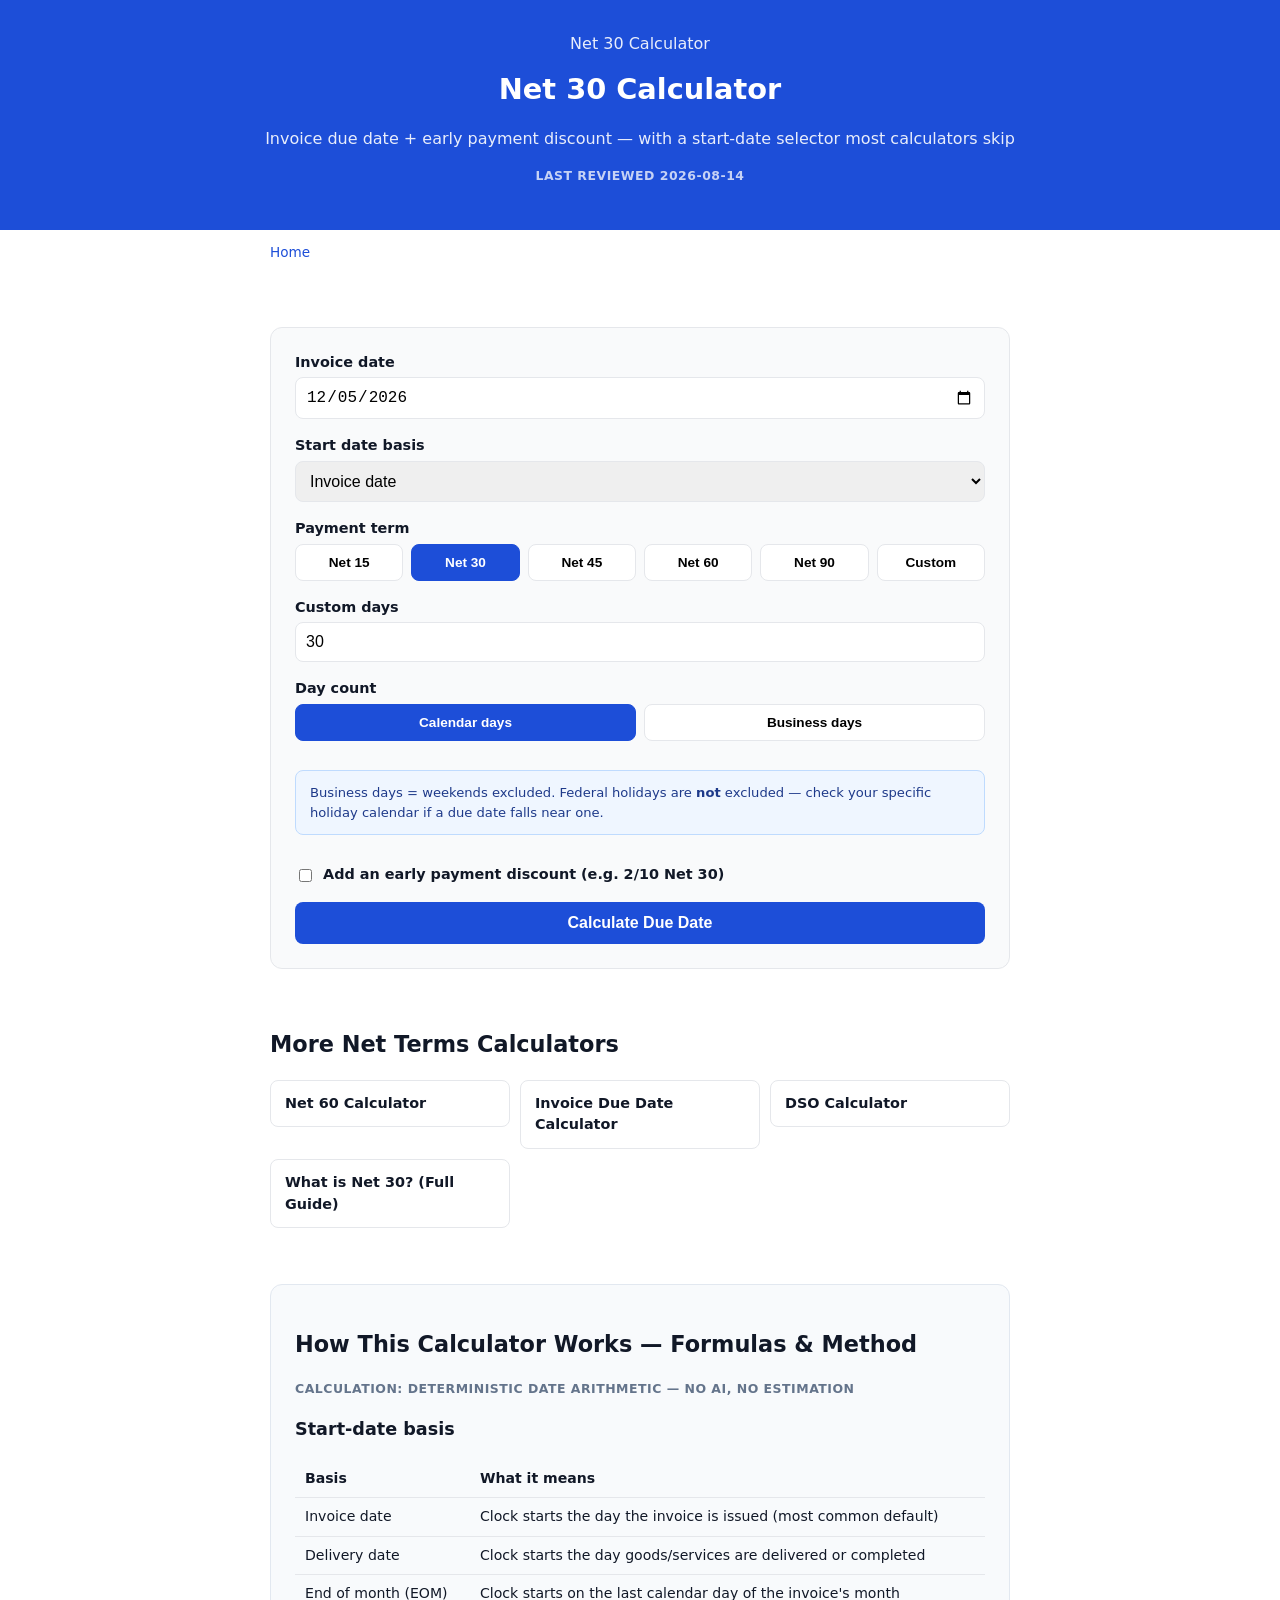
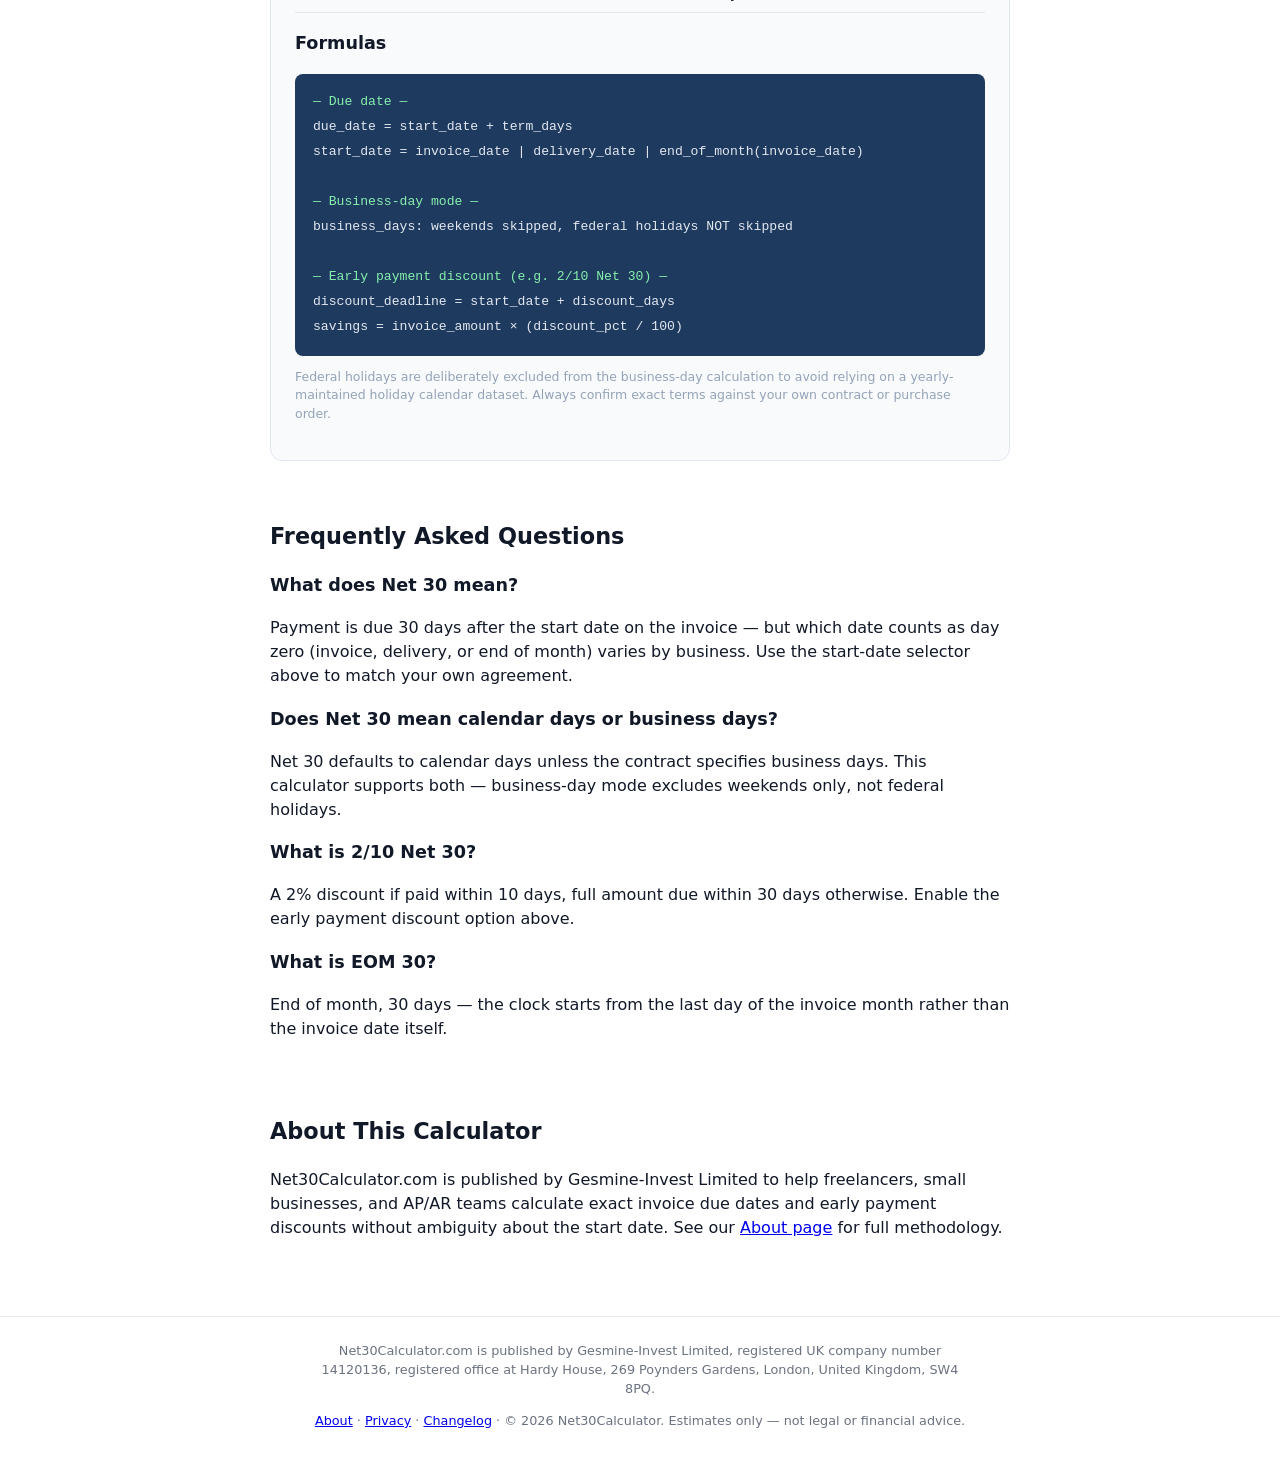
==== index.html @ 8698eb9f "Net 30 calculator site: due-date + DSO + discount calculators, start-date basis differentiator" ====
<!DOCTYPE html>
<html lang="en">
<head>
<meta charset="UTF-8">
<meta name="viewport" content="width=device-width, initial-scale=1.0">
<title>Net 30 Calculator — Invoice Due Date & Early Payment Discount (2026)</title>
<meta name="description" content="Free Net 30 due date calculator with a start-date selector (invoice, delivery, or end-of-month) and business-days option. Plus 2/10 Net 30 early payment discount calculator.">
<link rel="canonical" href="https://net30calculator.com/">
<meta property="og:title" content="Net 30 Calculator — Invoice Due Date & Early Payment Discount">
<meta property="og:description" content="Calculate your Net 30 (or Net 15/45/60/90) due date from invoice date, delivery date, or end of month — calendar or business days.">
<meta property="og:type" content="website">
<meta property="og:url" content="https://net30calculator.com/">
<meta name="twitter:card" content="summary_large_image">
<!-- TODO: <meta name="google-site-verification" content="[GSC tag once domain purchased + property verified]" /> -->
<link rel="stylesheet" href="/assets/styles.css">
<script type="application/ld+json">
{
  "@context": "https://schema.org",
  "@graph": [
    {
      "@type": "WebApplication",
      "name": "Net 30 Calculator",
      "description": "Free calculator for Net 30/15/45/60/90 invoice due dates and 2/10 Net 30 early payment discounts, with a start-date basis selector (invoice date, delivery date, or end of month) and calendar/business-day modes.",
      "applicationCategory": "FinanceApplication",
      "operatingSystem": "Any",
      "offers": { "@type": "Offer", "price": "0", "priceCurrency": "USD" },
      "dateModified": "2026-08-14",
      "version": "2026-08-v1",
      "author": {
        "@type": "Organization",
        "name": "Gesmine-Invest Limited",
        "legalName": "Gesmine-Invest Limited",
        "url": "https://net30calculator.com",
        "identifier": { "@type": "PropertyValue", "propertyID": "UK Company Number", "value": "14120136" },
        "address": { "@type": "PostalAddress", "streetAddress": "Hardy House, 269 Poynders Gardens", "addressLocality": "London", "postalCode": "SW4 8PQ", "addressCountry": "GB" }
      },
      "publisher": {
        "@type": "Organization",
        "name": "Gesmine-Invest Limited",
        "legalName": "Gesmine-Invest Limited",
        "url": "https://net30calculator.com",
        "identifier": { "@type": "PropertyValue", "propertyID": "UK Company Number", "value": "14120136" },
        "address": { "@type": "PostalAddress", "streetAddress": "Hardy House, 269 Poynders Gardens", "addressLocality": "London", "postalCode": "SW4 8PQ", "addressCountry": "GB" }
      }
    },
    {
      "@type": "FAQPage",
      "mainEntity": [
        {
          "@type": "Question",
          "name": "What does Net 30 mean?",
          "acceptedAnswer": { "@type": "Answer", "text": "Net 30 means payment is due 30 days after the start date on the invoice — but which date counts as day zero varies by business: invoice date, delivery date, or end of the invoice month (EOM 30) are all used in practice. Use the start-date selector above to match your own agreement." }
        },
        {
          "@type": "Question",
          "name": "Does Net 30 mean calendar days or business days?",
          "acceptedAnswer": { "@type": "Answer", "text": "Net 30 defaults to calendar days unless the contract specifies business days. This calculator supports both — the business-days mode excludes weekends only; it does not exclude federal holidays, so check your own calendar if the due date falls near one." }
        },
        {
          "@type": "Question",
          "name": "What is 2/10 Net 30?",
          "acceptedAnswer": { "@type": "Answer", "text": "2/10 Net 30 means the buyer gets a 2% discount if they pay within 10 days of the start date, with the full amount due within 30 days otherwise. Enable the early payment discount option above to calculate your deadline and savings." }
        },
        {
          "@type": "Question",
          "name": "How do I calculate a Net 30 due date?",
          "acceptedAnswer": { "@type": "Answer", "text": "Due date = start date + 30 days. Enter your invoice date, choose your start-date basis (invoice, delivery, or end of month) and day-count mode (calendar or business days), and the calculator returns the exact due date." }
        },
        {
          "@type": "Question",
          "name": "What is EOM 30 payment terms?",
          "acceptedAnswer": { "@type": "Answer", "text": "EOM 30 (end of month, 30 days) means the 30-day clock starts from the last day of the invoice month, not the invoice date itself — so an invoice dated any day in August is due 30 days after August 31." }
        },
        {
          "@type": "Question",
          "name": "Is Net 30 the same for every invoice?",
          "acceptedAnswer": { "@type": "Answer", "text": "No — Net 30 is a common default but the actual start date (invoice, delivery, or EOM) and day-count method (calendar or business) vary by vendor agreement. Always confirm the specific terms on your contract or purchase order." }
        }
      ]
    },
    {
      "@type": "BreadcrumbList",
      "itemListElement": [
        { "@type": "ListItem", "position": 1, "name": "Home", "item": "https://net30calculator.com/" }
      ]
    }
  ]
}
</script>
</head>
<body>
<header>
  <a href="/">Net 30 Calculator</a>
  <h1>Net 30 Calculator</h1>
  <p>Invoice due date + early payment discount — with a start-date selector most calculators skip</p>
  <p class="reviewed-badge">Last reviewed 2026-08-14</p>
</header>
<nav class="crumbs"><a href="/">Home</a></nav>
<main>

<section>
  <form onsubmit="event.preventDefault(); calcDueDate();">
    <label>Invoice date
      <input type="date" id="invoiceDate" onchange="calcDueDate()">
    </label>

    <label>Start date basis
      <select id="basis" onchange="toggleBasisInputs(); calcDueDate();">
        <option value="invoice">Invoice date</option>
        <option value="delivery">Delivery date</option>
        <option value="eom">End of invoice month (EOM)</option>
      </select>
    </label>

    <label id="deliveryRow" style="display:none;">Delivery date
      <input type="date" id="deliveryDate" onchange="calcDueDate()">
    </label>

    <label>Payment term
      <div class="toggle-group" id="term-toggle">
        <button type="button" onclick="setTerm(this,15)">Net 15</button>
        <button type="button" class="active" onclick="setTerm(this,30)">Net 30</button>
        <button type="button" onclick="setTerm(this,45)">Net 45</button>
        <button type="button" onclick="setTerm(this,60)">Net 60</button>
        <button type="button" onclick="setTerm(this,90)">Net 90</button>
        <button type="button" onclick="setTerm(this,'custom')">Custom</button>
      </div>
    </label>
    <label class="concession-input" style="display:flex;">
      <span>Custom days</span>
      <input type="number" id="customDays" min="1" value="30" onchange="calcDueDate()">
    </label>

    <label>Day count
      <div class="toggle-group" id="daymode-toggle">
        <button type="button" class="active" onclick="setDayMode(this,'calendar')">Calendar days</button>
        <button type="button" onclick="setDayMode(this,'business')">Business days</button>
      </div>
    </label>
    <p class="basis-note">Business days = weekends excluded. Federal holidays are <strong>not</strong> excluded — check your specific holiday calendar if a due date falls near one.</p>

    <label style="flex-direction:row;align-items:center;gap:8px;">
      <input type="checkbox" id="discountEnable" onchange="toggleDiscountSection()" style="width:auto;">
      <span>Add an early payment discount (e.g. 2/10 Net 30)</span>
    </label>
    <div id="discountFields" style="display:none;grid-template-columns:1fr 1fr 1fr;gap:12px;">
      <label>Discount days<input type="number" id="discountDays" value="10" onchange="calcDueDate()"></label>
      <label>Discount %<input type="number" id="discountPct" value="2" step="0.1" onchange="calcDueDate()"></label>
      <label>Invoice amount ($)<input type="number" id="invoiceAmount" value="0" onchange="calcDueDate()"></label>
    </div>

    <button type="submit" class="submit-btn">Calculate Due Date</button>
  </form>

  <div id="results" style="display:none;margin-top:20px;padding:20px;background:var(--brand-light);border-radius:var(--radius);">
    <div class="result-amount" id="r-due"></div>
    <div class="result-row"><span>Start date used</span><span id="r-start"></span></div>
    <div class="result-row"><span>Days remaining</span><span id="r-remaining"></span></div>
    <div id="discount-result-row" style="display:none;margin-top:12px;padding-top:12px;border-top:1px solid rgba(0,0,0,.1);">
      <div class="result-row"><span>Discount deadline</span><span id="r-discount-deadline"></span></div>
      <div class="result-row"><span>Savings if paid early</span><span id="r-discount-savings"></span></div>
      <div class="result-row"><span>Amount due if paid early</span><span id="r-discount-amount-due"></span></div>
    </div>
  </div>
</section>

<section>
  <h2>More Net Terms Calculators</h2>
  <ul class="tool-links">
    <li><a href="/net-60-calculator/">Net 60 Calculator</a></li>
    <li><a href="/invoice-due-date-calculator/">Invoice Due Date Calculator</a></li>
    <li><a href="/days-sales-outstanding-calculator/">DSO Calculator</a></li>
    <li><a href="/net-30-payment-terms-explained/">What is Net 30? (Full Guide)</a></li>
  </ul>
</section>

<section class="formula-section">
  <h2>How This Calculator Works — Formulas &amp; Method</h2>
  <p class="source-line">Calculation: deterministic date arithmetic — no AI, no estimation</p>
  <h3>Start-date basis</h3>
  <table>
    <tr><th>Basis</th><th>What it means</th></tr>
    <tr><td>Invoice date</td><td>Clock starts the day the invoice is issued (most common default)</td></tr>
    <tr><td>Delivery date</td><td>Clock starts the day goods/services are delivered or completed</td></tr>
    <tr><td>End of month (EOM)</td><td>Clock starts on the last calendar day of the invoice's month</td></tr>
  </table>
  <h3>Formulas</h3>
  <div class="formula-code">
    <span style="color:#86efac;">— Due date —</span><br>
    due_date = start_date + term_days<br>
    start_date = invoice_date | delivery_date | end_of_month(invoice_date)<br><br>
    <span style="color:#86efac;">— Business-day mode —</span><br>
    business_days: weekends skipped, federal holidays NOT skipped<br><br>
    <span style="color:#86efac;">— Early payment discount (e.g. 2/10 Net 30) —</span><br>
    discount_deadline = start_date + discount_days<br>
    savings = invoice_amount × (discount_pct / 100)
  </div>
  <p class="formula-footnote">Federal holidays are deliberately excluded from the business-day calculation to avoid relying on a yearly-maintained holiday calendar dataset. Always confirm exact terms against your own contract or purchase order.</p>
</section>

<section>
  <h2>Frequently Asked Questions</h2>
  <div class="faq-item"><h3>What does Net 30 mean?</h3><p>Payment is due 30 days after the start date on the invoice — but which date counts as day zero (invoice, delivery, or end of month) varies by business. Use the start-date selector above to match your own agreement.</p></div>
  <div class="faq-item"><h3>Does Net 30 mean calendar days or business days?</h3><p>Net 30 defaults to calendar days unless the contract specifies business days. This calculator supports both — business-day mode excludes weekends only, not federal holidays.</p></div>
  <div class="faq-item"><h3>What is 2/10 Net 30?</h3><p>A 2% discount if paid within 10 days, full amount due within 30 days otherwise. Enable the early payment discount option above.</p></div>
  <div class="faq-item"><h3>What is EOM 30?</h3><p>End of month, 30 days — the clock starts from the last day of the invoice month rather than the invoice date itself.</p></div>
</section>

<section class="eeat-title">
  <h2>About This Calculator</h2>
  <p>Net30Calculator.com is published by Gesmine-Invest Limited to help freelancers, small businesses, and AP/AR teams calculate exact invoice due dates and early payment discounts without ambiguity about the start date. See our <a href="/about/">About page</a> for full methodology.</p>
</section>

</main>
<footer>
<p>Net30Calculator.com is published by Gesmine-Invest Limited, registered UK company number 14120136, registered office at Hardy House, 269 Poynders Gardens, London, United Kingdom, SW4 8PQ.</p>
<p><a href="/about/">About</a> · <a href="/privacy/">Privacy</a> · <a href="/changelog/">Changelog</a> · &copy; 2026 Net30Calculator. Estimates only — not legal or financial advice.</p>
</footer>
<script src="/assets/calc-engine.js"></script>
<script>
document.getElementById('invoiceDate').value = new Date().toISOString().slice(0,10);
</script>
</body>
</html>
---- assets/styles.css ----
:root {
  --brand: #1d4ed8;
  --brand-light: #dbeafe;
  --text: #111827;
  --muted: #6b7280;
  --border: #e5e7eb;
  --bg: #f9fafb;
  --radius: 12px;
}
* { box-sizing: border-box; }
body { font-family: system-ui, -apple-system, sans-serif; color: var(--text); margin: 0; background: #fff; line-height: 1.5; }
header { background: var(--brand); color: #fff; padding: 32px 20px; }
header a { color: rgba(255,255,255,.9); text-decoration: none; }
header h1 { margin: 12px 0 4px; font-size: 1.8rem; }
header p { color: rgba(255,255,255,.9); }
h2 { font-size: 1.4rem; }
h3 { font-size: 1.1rem; }
header .badge { color: rgba(255,255,255,.85); font-size: 1.7rem; }
header .reviewed-badge { color: rgba(255,255,255,.75); font-size: .78rem; margin-top: 6px; text-transform: uppercase; letter-spacing: .5px; font-weight: 600; }
footer p:first-child { max-width: 640px; margin: 0 auto 8px; }
.disclaimer-banner { background: #fef3c7; border-bottom: 1px solid #fde68a; padding: 12px 20px; font-size: .9rem; color: #78350f; }
main { max-width: 780px; margin: 0 auto; padding: 24px 20px 60px; }
nav.crumbs { max-width: 780px; margin: 0 auto; padding: 12px 20px 0; font-size: .85rem; color: var(--muted); }
nav.crumbs a { color: var(--brand); text-decoration: none; }
form { display: grid; gap: 16px; background: var(--bg); border: 1px solid var(--border); border-radius: var(--radius); padding: 24px; }
label { display: flex; flex-direction: column; gap: 4px; font-size: .9rem; font-weight: 600; }
input, select { padding: 10px; border: 1px solid var(--border); border-radius: 8px; font-size: 1rem; }
.toggle-group { display: flex; gap: 8px; flex-wrap: wrap; }
.toggle-group button { flex: 1; min-width: 90px; padding: 10px; border: 1px solid var(--border); border-radius: 8px; background: #fff; cursor: pointer; font-weight: 600; font-size: .85rem; }
.toggle-group button.active { background: var(--brand); color: #fff; border-color: var(--brand); }
.concession-input { display: none; }
.concession-input.visible { display: flex; }
button.submit-btn { background: var(--brand); color: #fff; border: none; padding: 12px; border-radius: 8px; font-size: 1rem; font-weight: 600; cursor: pointer; }
#results-block { margin-top: 20px; padding: 20px; background: var(--brand-light); border-radius: var(--radius); display: none; }
#results-block.visible { display: block; }
.result-amount { font-size: 2rem; font-weight: 800; margin: 0 0 8px; }
.result-row { display: flex; justify-content: space-between; padding: 6px 0; border-bottom: 1px solid rgba(0,0,0,.08); font-size: .95rem; }
.result-row:last-child { border-bottom: none; }
.privacy-note { font-size: .8rem; color: var(--muted); margin-top: 8px; }
section { margin-top: 40px; }
main > section { overflow-x: auto; }
.methodology { font-size: .85rem; color: var(--muted); border-top: 1px solid var(--border); padding-top: 20px; }
footer { text-align: center; color: var(--muted); font-size: .8rem; padding: 24px; border-top: 1px solid var(--border); }
.formula-section { background: #f8fafc; border: 1px solid #e2e8f0; border-radius: var(--radius); padding: 24px; overflow-x: auto; }
.formula-section .source-line { color: #64748b; font-size: .78rem; text-transform: uppercase; letter-spacing: .5px; font-weight: 600; }
.formula-section table, main > section > table { width: 100%; border-collapse: collapse; font-size: .88rem; margin: 12px 0; }
.formula-section th, .formula-section td, main > section > table th, main > section > table td { text-align: left; padding: 8px 10px; border-bottom: 1px solid var(--border); }
.formula-code { background: #1e3a5f; color: #e2e8f0; border-radius: 8px; padding: 16px 18px; font-family: 'Courier New', monospace; font-size: .82rem; line-height: 1.9; }
.formula-footnote { font-size: .78rem; color: #94a3b8; margin-top: 12px; }
.source-range-note { background: #fffbeb; border: 1px solid #fde68a; border-radius: 8px; padding: 14px 16px; font-size: .85rem; color: #78350f; margin: 16px 0; }
.cta-leadgen { display: block; text-align: center; background: #111827; color: #fff; padding: 16px 20px; border-radius: 8px; text-decoration: none; font-weight: 600; margin-top: 16px; }
.cta-leadgen small { display: block; font-weight: 400; color: rgba(255,255,255,.7); margin-top: 4px; font-size: .75rem; }
.tool-links { display: grid; grid-template-columns: repeat(auto-fill, minmax(180px, 1fr)); gap: 10px; list-style: none; padding: 0; }
.tool-links a { display: block; padding: 12px 14px; border: 1px solid var(--border); border-radius: 8px; text-decoration: none; color: var(--text); font-weight: 600; font-size: .9rem; }
.tool-links a:hover { border-color: var(--brand); }
.basis-note { background: #eff6ff; border: 1px solid #bfdbfe; border-radius: 8px; padding: 12px 14px; font-size: .82rem; color: #1e3a8a; }
@media (min-width: 641px) {
  header { text-align: center; }
}
@media (max-width: 640px) {
  header h1 { font-size: 1.4rem; }
  h2 { font-size: 1.15rem; }
  h3 { font-size: 1rem; }
  .formula-code { padding: 12px 14px; line-height: 1.6; font-size: .78rem; }
  header .badge { font-size: .85rem; }
  .disclaimer-banner { font-size: .8rem; }
  .result-amount { font-size: 1.6rem; }
  footer { font-size: .78rem; }
}
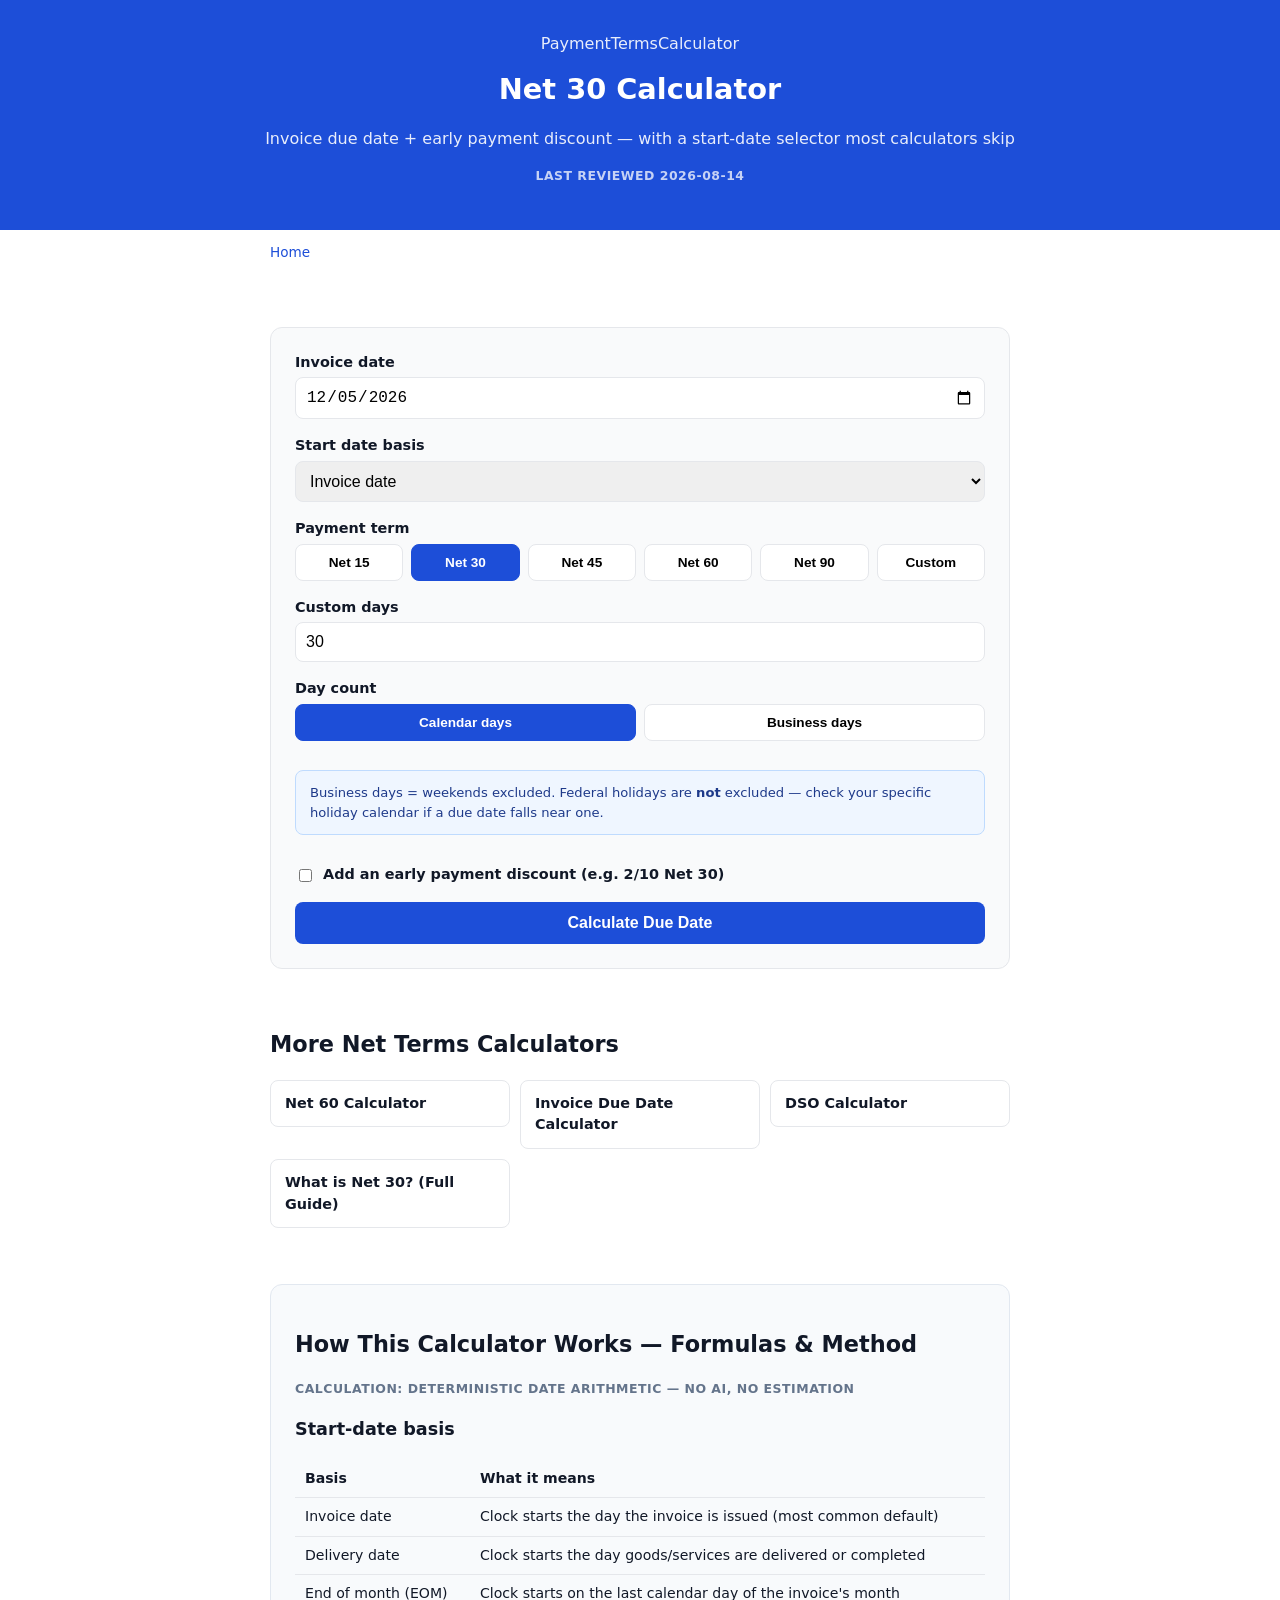
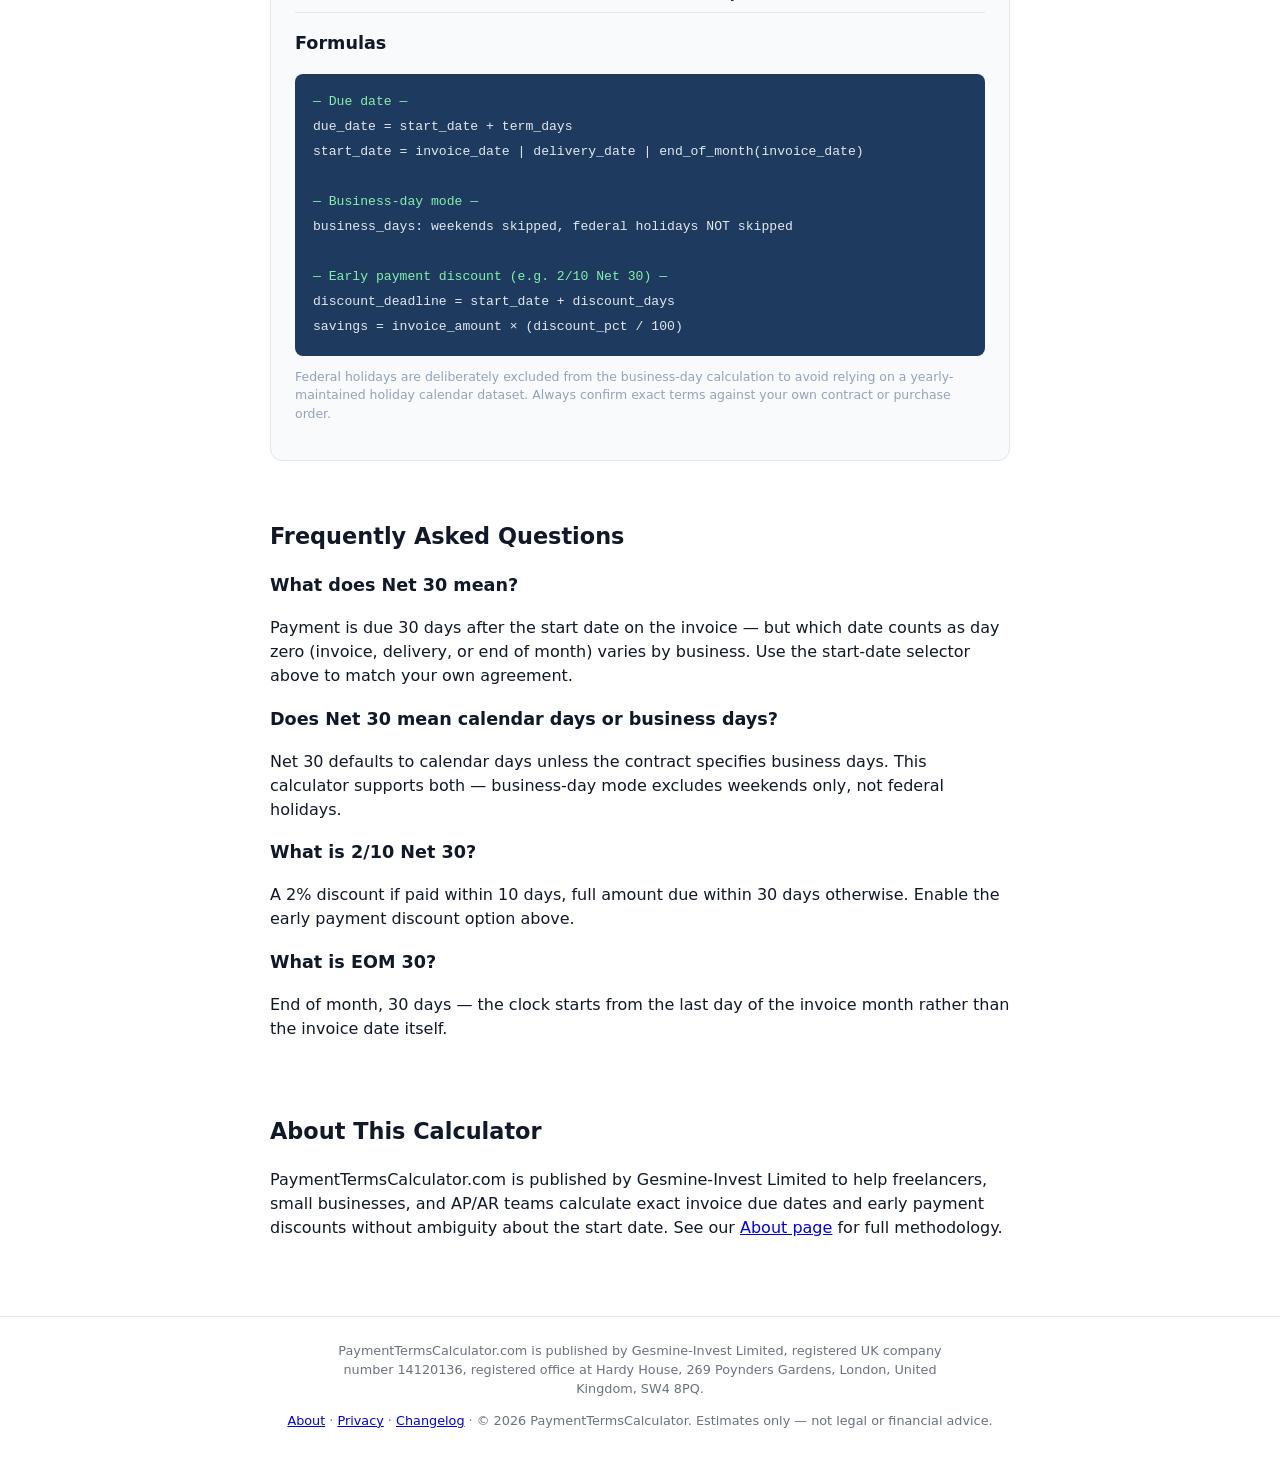
==== commit 3b2403fd: "Add GSC verification tag" ====
--- a/index.html
+++ b/index.html
@@ -5,13 +5,16 @@
 <meta name="viewport" content="width=device-width, initial-scale=1.0">
 <title>Net 30 Calculator — Invoice Due Date & Early Payment Discount (2026)</title>
 <meta name="description" content="Free Net 30 due date calculator with a start-date selector (invoice, delivery, or end-of-month) and business-days option. Plus 2/10 Net 30 early payment discount calculator.">
-<link rel="canonical" href="https://net30calculator.com/">
+<meta name="keywords" content="net 30 calculator, net 60 calculator, invoice due date calculator, net 30 payment terms, 2/10 net 30, days sales outstanding calculator">
+<link rel="canonical" href="https://paymenttermscalculator.com/">
 <meta property="og:title" content="Net 30 Calculator — Invoice Due Date & Early Payment Discount">
 <meta property="og:description" content="Calculate your Net 30 (or Net 15/45/60/90) due date from invoice date, delivery date, or end of month — calendar or business days.">
 <meta property="og:type" content="website">
-<meta property="og:url" content="https://net30calculator.com/">
+<meta property="og:url" content="https://paymenttermscalculator.com/">
 <meta name="twitter:card" content="summary_large_image">
-<!-- TODO: <meta name="google-site-verification" content="[GSC tag once domain purchased + property verified]" /> -->
+<meta name="google-site-verification" content="yZ4W-J5cxLhgf62e8ZMlWVyIHTKuGg93hFYg3uhtFoU" />
+<link rel="icon" href="/favicon.svg" type="image/svg+xml">
+<link rel="icon" href="/favicon.png" type="image/png">
 <link rel="stylesheet" href="/assets/styles.css">
 <script type="application/ld+json">
 {
@@ -30,7 +33,7 @@
         "@type": "Organization",
         "name": "Gesmine-Invest Limited",
         "legalName": "Gesmine-Invest Limited",
-        "url": "https://net30calculator.com",
+        "url": "https://paymenttermscalculator.com",
         "identifier": { "@type": "PropertyValue", "propertyID": "UK Company Number", "value": "14120136" },
         "address": { "@type": "PostalAddress", "streetAddress": "Hardy House, 269 Poynders Gardens", "addressLocality": "London", "postalCode": "SW4 8PQ", "addressCountry": "GB" }
       },
@@ -38,7 +41,7 @@
         "@type": "Organization",
         "name": "Gesmine-Invest Limited",
         "legalName": "Gesmine-Invest Limited",
-        "url": "https://net30calculator.com",
+        "url": "https://paymenttermscalculator.com",
         "identifier": { "@type": "PropertyValue", "propertyID": "UK Company Number", "value": "14120136" },
         "address": { "@type": "PostalAddress", "streetAddress": "Hardy House, 269 Poynders Gardens", "addressLocality": "London", "postalCode": "SW4 8PQ", "addressCountry": "GB" }
       }
@@ -81,7 +84,7 @@
     {
       "@type": "BreadcrumbList",
       "itemListElement": [
-        { "@type": "ListItem", "position": 1, "name": "Home", "item": "https://net30calculator.com/" }
+        { "@type": "ListItem", "position": 1, "name": "Home", "item": "https://paymenttermscalculator.com/" }
       ]
     }
   ]
@@ -90,7 +93,7 @@
 </head>
 <body>
 <header>
-  <a href="/">Net 30 Calculator</a>
+  <a href="/">PaymentTermsCalculator</a>
   <h1>Net 30 Calculator</h1>
   <p>Invoice due date + early payment discount — with a start-date selector most calculators skip</p>
   <p class="reviewed-badge">Last reviewed 2026-08-14</p>
@@ -208,13 +211,13 @@
 
 <section class="eeat-title">
   <h2>About This Calculator</h2>
-  <p>Net30Calculator.com is published by Gesmine-Invest Limited to help freelancers, small businesses, and AP/AR teams calculate exact invoice due dates and early payment discounts without ambiguity about the start date. See our <a href="/about/">About page</a> for full methodology.</p>
+  <p>PaymentTermsCalculator.com is published by Gesmine-Invest Limited to help freelancers, small businesses, and AP/AR teams calculate exact invoice due dates and early payment discounts without ambiguity about the start date. See our <a href="/about/">About page</a> for full methodology.</p>
 </section>
 
 </main>
 <footer>
-<p>Net30Calculator.com is published by Gesmine-Invest Limited, registered UK company number 14120136, registered office at Hardy House, 269 Poynders Gardens, London, United Kingdom, SW4 8PQ.</p>
-<p><a href="/about/">About</a> · <a href="/privacy/">Privacy</a> · <a href="/changelog/">Changelog</a> · &copy; 2026 Net30Calculator. Estimates only — not legal or financial advice.</p>
+<p>PaymentTermsCalculator.com is published by Gesmine-Invest Limited, registered UK company number 14120136, registered office at Hardy House, 269 Poynders Gardens, London, United Kingdom, SW4 8PQ.</p>
+<p><a href="/about/">About</a> · <a href="/privacy/">Privacy</a> · <a href="/changelog/">Changelog</a> · &copy; 2026 PaymentTermsCalculator. Estimates only — not legal or financial advice.</p>
 </footer>
 <script src="/assets/calc-engine.js"></script>
 <script>
